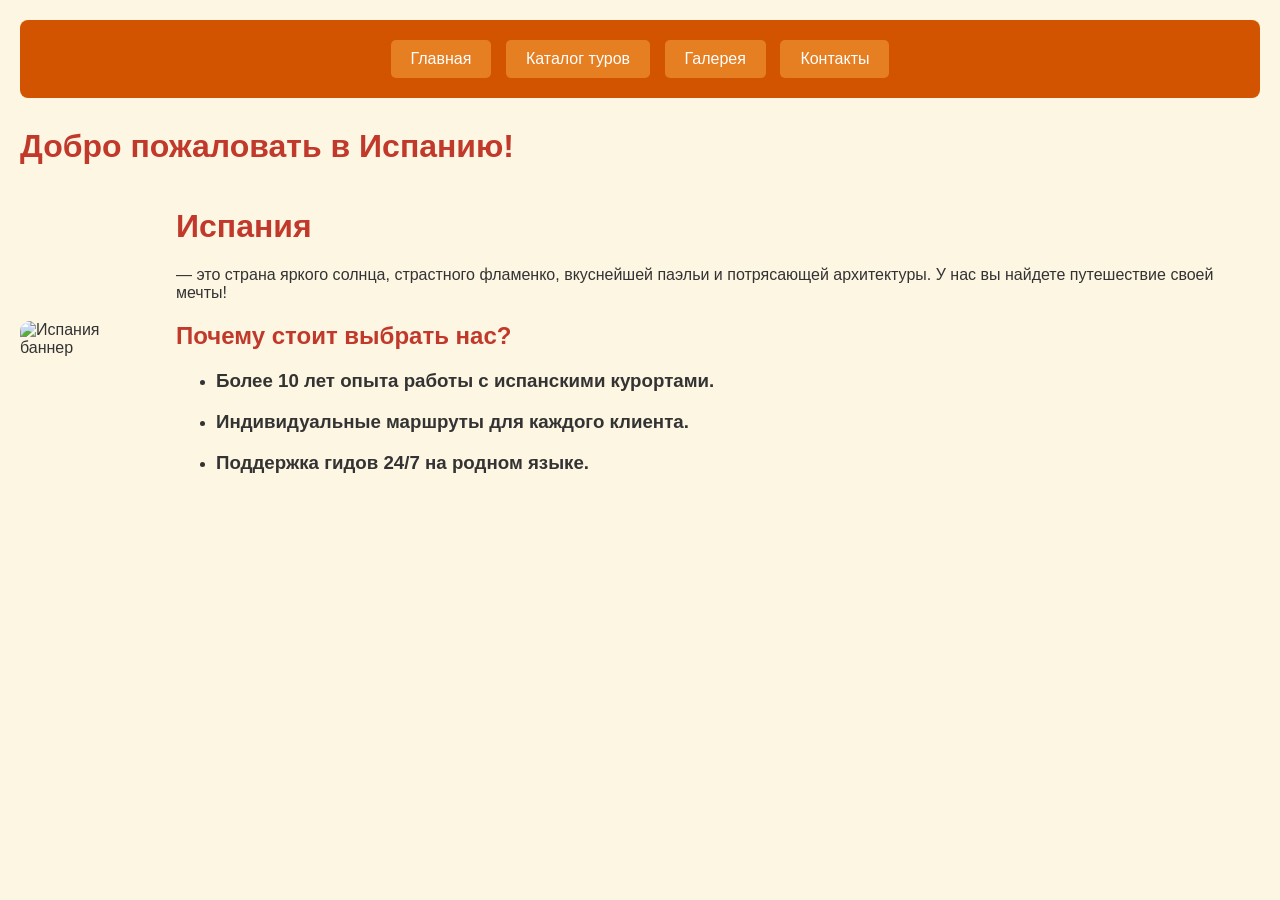
==== index.html @ 2513f49b "Add files via upload" ====
<!DOCTYPE html>
<html lang="ru">
<head>
    <meta charset="UTF-8">
    <title>Красоты Испании - Главная</title>
    <link rel="stylesheet" href="style.css">
</head>
<body>

    <div class="menu">
        <a href="index.html" class="button">Главная</a>
        <a href="catalog.html" class="button">Каталог туров</a>
        <a href="gallery.html" class="button">Галерея</a>
        <a href="contacts.html" class="button">Контакты</a>
    </div>

    <h1>Добро пожаловать в Испанию!</h1>
    <div class="flex-container">
        <img src="https://upload.wikimedia.org/wikipedia/commons/thumb/9/9a/Flag_of_Spain.svg/960px-Flag_of_Spain.svg.png" alt="Испания баннер">
        <div>
            <h3><h1>Испания</h1> — это страна яркого солнца, страстного фламенко, вкуснейшей паэльи и потрясающей архитектуры. У нас вы найдете путешествие своей мечты!</h3>
            <h2>Почему стоит выбрать нас?</h2>
            <ul>
                <li><h3>Более 10 лет опыта работы с испанскими курортами.</h3></li>
                <li><h3>Индивидуальные маршруты для каждого клиента.</h3></li>
                <li><h3>Поддержка гидов 24/7 на родном языке.</h3></li>
            </ul>
        </div>
    </div>
    

</body>
</html>
---- style.css ----
/* style.css */
body {
    font-family: 'Segoe UI', Tahoma, Geneva, Verdana, sans-serif;
    background-color: #fdf6e3; /* Фон отличается от белого */
    color: #333;
    margin: 0;
    padding: 20px;
}

.menu {
    background-color: #d35400;
    padding: 15px;
    border-radius: 8px;
    text-align: center;
    margin-bottom: 30px;
}

.button {
    background-color: #e67e22;
    color: white;
    padding: 10px 20px;
    text-decoration: none;
    margin: 5px;
    display: inline-block;
    border-radius: 5px;
    transition: all 0.3s;
}
.flex-container {
    display: flex;
    align-items: center;
    gap: 20px;
    margin-bottom: 20px;
}

.flex-container img {
    max-width: 50%; 
}

.button:hover {
    background-color: #c0392b;
    transform: scale(1.05);
}

h1, h2 {
    color: #c0392b;
}

img {
    max-width: 100%;
    border-radius: 10px;
    margin: 10px 0;
}

table {
    width: 100%;
    border-collapse: collapse;
    margin-top: 20px;
}

th, td {
    border: 1px solid #d35400;
    padding: 10px;
    text-align: left;
}

th {
    background-color: #e67e22;
    color: white;
}

.gallery-grid {
    display: grid;
    grid-template-columns: repeat(auto-fit, minmax(250px, 1fr));
    gap: 15px;
}
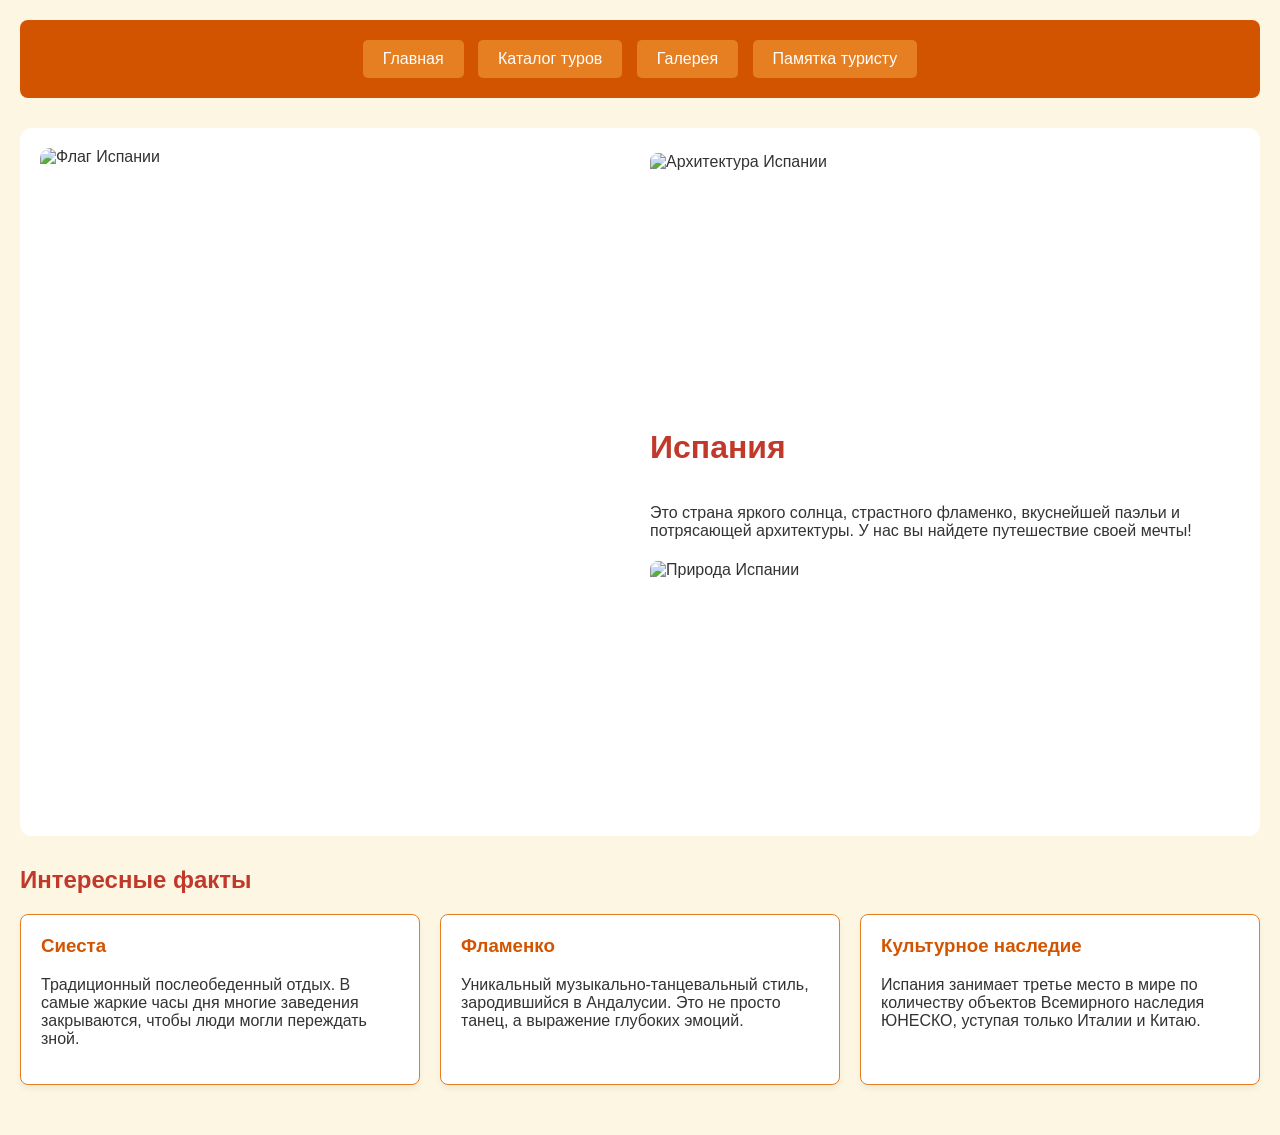
==== commit f264b872: "Add files via upload" ====
--- a/index.html
+++ b/index.html
@@ -6,28 +6,37 @@
     <link rel="stylesheet" href="style.css">
 </head>
 <body>
-
     <div class="menu">
         <a href="index.html" class="button">Главная</a>
         <a href="catalog.html" class="button">Каталог туров</a>
         <a href="gallery.html" class="button">Галерея</a>
-        <a href="contacts.html" class="button">Контакты</a>
+        <a href="info.html" class="button">Памятка туристу</a>
     </div>
 
-    <h1>Добро пожаловать в Испанию!</h1>
-    <div class="flex-container">
-        <img src="https://upload.wikimedia.org/wikipedia/commons/thumb/9/9a/Flag_of_Spain.svg/960px-Flag_of_Spain.svg.png" alt="Испания баннер">
-        <div>
-            <h3><h1>Испания</h1> — это страна яркого солнца, страстного фламенко, вкуснейшей паэльи и потрясающей архитектуры. У нас вы найдете путешествие своей мечты!</h3>
-            <h2>Почему стоит выбрать нас?</h2>
-            <ul>
-                <li><h3>Более 10 лет опыта работы с испанскими курортами.</h3></li>
-                <li><h3>Индивидуальные маршруты для каждого клиента.</h3></li>
-                <li><h3>Поддержка гидов 24/7 на родном языке.</h3></li>
-            </ul>
+    <div class="hero-section">
+        <img src="https://upload.wikimedia.org/wikipedia/commons/thumb/9/9a/Flag_of_Spain.svg/960px-Flag_of_Spain.svg.png" alt="Флаг Испании">
+        <div class="hero-text">
+            <img src="https://upload.wikimedia.org/wikipedia/commons/8/89/Yellow_field_of_flowers_in_Spain_%2842387259602%29.jpg" class="hero-right-img" alt="Архитектура Испании">
+            <h1>Испания</h1>
+            <p>Это страна яркого солнца, страстного фламенко, вкуснейшей паэльи и потрясающей архитектуры. У нас вы найдете путешествие своей мечты!</p>
+            <img src="https://i.pinimg.com/736x/57/23/bb/5723bbd2cde8310b85f06f25e1c1c593.jpg" class="hero-right-img" alt="Природа Испании">
         </div>
     </div>
-    
 
+    <h2>Интересные факты</h2>
+    <div class="facts-container">
+        <div class="fact-card">
+            <h3>Сиеста</h3>
+            <p>Традиционный послеобеденный отдых. В самые жаркие часы дня многие заведения закрываются, чтобы люди могли переждать зной.</p>
+        </div>
+        <div class="fact-card">
+            <h3>Фламенко</h3>
+            <p>Уникальный музыкально-танцевальный стиль, зародившийся в Андалусии. Это не просто танец, а выражение глубоких эмоций.</p>
+        </div>
+        <div class="fact-card">
+            <h3>Культурное наследие</h3>
+            <p>Испания занимает третье место в мире по количеству объектов Всемирного наследия ЮНЕСКО, уступая только Италии и Китаю.</p>
+        </div>
+    </div>
 </body>
-</html>
+</html>
--- a/style.css
+++ b/style.css
@@ -1,12 +1,10 @@
-/* style.css */
 body {
     font-family: 'Segoe UI', Tahoma, Geneva, Verdana, sans-serif;
-    background-color: #fdf6e3; /* Фон отличается от белого */
+    background-color: #fdf6e3;
     color: #333;
     margin: 0;
     padding: 20px;
 }
-
 .menu {
     background-color: #d35400;
     padding: 15px;
@@ -14,7 +12,6 @@
     text-align: center;
     margin-bottom: 30px;
 }
-
 .button {
     background-color: #e67e22;
     color: white;
@@ -24,52 +21,133 @@
     display: inline-block;
     border-radius: 5px;
     transition: all 0.3s;
+    border: none;
+    cursor: pointer;
+    font-size: 16px;
+    font-family: inherit;
 }
-.flex-container {
-    display: flex;
-    align-items: center;
-    gap: 20px;
-    margin-bottom: 20px;
-}
-
-.flex-container img {
-    max-width: 50%; 
-}
-
 .button:hover {
     background-color: #c0392b;
     transform: scale(1.05);
 }
-
 h1, h2 {
     color: #c0392b;
 }
-
 img {
     max-width: 100%;
     border-radius: 10px;
     margin: 10px 0;
 }
-
 table {
     width: 100%;
     border-collapse: collapse;
     margin-top: 20px;
+    margin-bottom: 30px;
+    background-color: white;
 }
-
 th, td {
     border: 1px solid #d35400;
     padding: 10px;
     text-align: left;
 }
-
 th {
     background-color: #e67e22;
     color: white;
 }
-
 .gallery-grid {
     display: grid;
     grid-template-columns: repeat(auto-fit, minmax(250px, 1fr));
     gap: 15px;
 }
+.gallery-grid img {
+    width: 100%;
+    height: 350px;
+    object-fit: cover;
+}
+.hero-section {
+    display: flex;
+    align-items: center;
+    gap: 20px;
+    background: white;
+    padding: 20px;
+    border-radius: 12px;
+    margin-bottom: 30px;
+}
+.hero-section > img {
+    width: 50%;
+    align-self: stretch;
+    object-fit: cover;
+    margin: 0;
+}
+.hero-text {
+    width: 50%;
+    display: flex;
+    flex-direction: column;
+}
+.hero-right-img {
+    width: 100%;
+    height: 250px;
+    object-fit: cover;
+    border-radius: 8px;
+    margin: 5px 0;
+}
+.facts-container {
+    display: flex;
+    gap: 20px;
+    margin-bottom: 30px;
+}
+.fact-card {
+    background-color: white;
+    padding: 20px;
+    border-radius: 8px;
+    flex: 1;
+    border: 1px solid #e67e22;
+    box-shadow: 0 4px 6px rgba(0,0,0,0.05);
+}
+.fact-card h3 {
+    margin-top: 0;
+    color: #d35400;
+}
+.contact-form {
+    background: white;
+    padding: 20px;
+    border-radius: 8px;
+    max-width: 500px;
+}
+.contact-form input {
+    width: 100%;
+    padding: 10px;
+    box-sizing: border-box;
+    border: 1px solid #ccc;
+    border-radius: 5px;
+}
+.food-grid {
+    display: grid;
+    grid-template-columns: repeat(auto-fit, minmax(250px, 1fr));
+    gap: 20px;
+    margin-bottom: 30px;
+}
+.food-card {
+    background: white;
+    border-radius: 8px;
+    overflow: hidden;
+    border: 1px solid #e67e22;
+}
+.food-card img {
+    width: 100%;
+    height: 200px;
+    object-fit: cover;
+    margin: 0;
+    border-radius: 0;
+}
+.food-text {
+    padding: 15px;
+}
+.food-text h3 {
+    margin: 0 0 10px 0;
+    color: #d35400;
+}
+.food-text p {
+    margin: 0;
+    font-size: 15px;
+}
